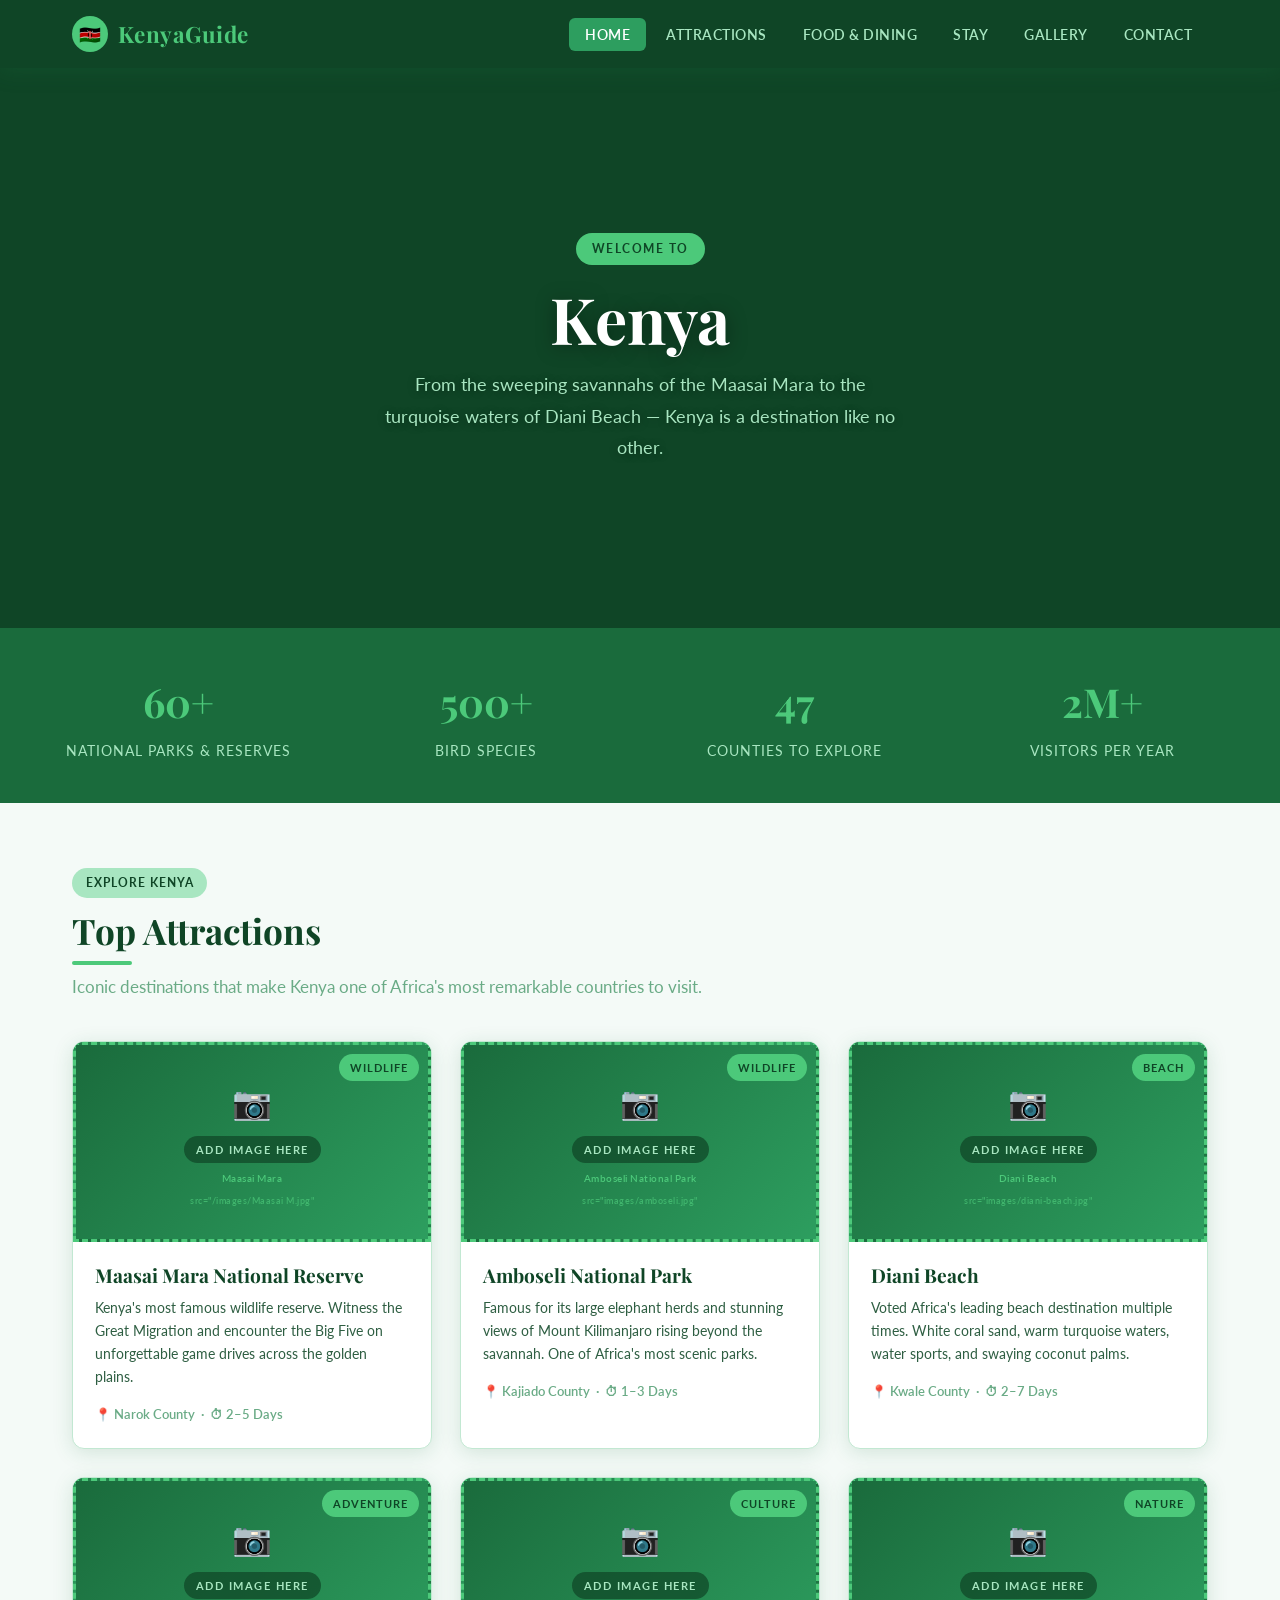
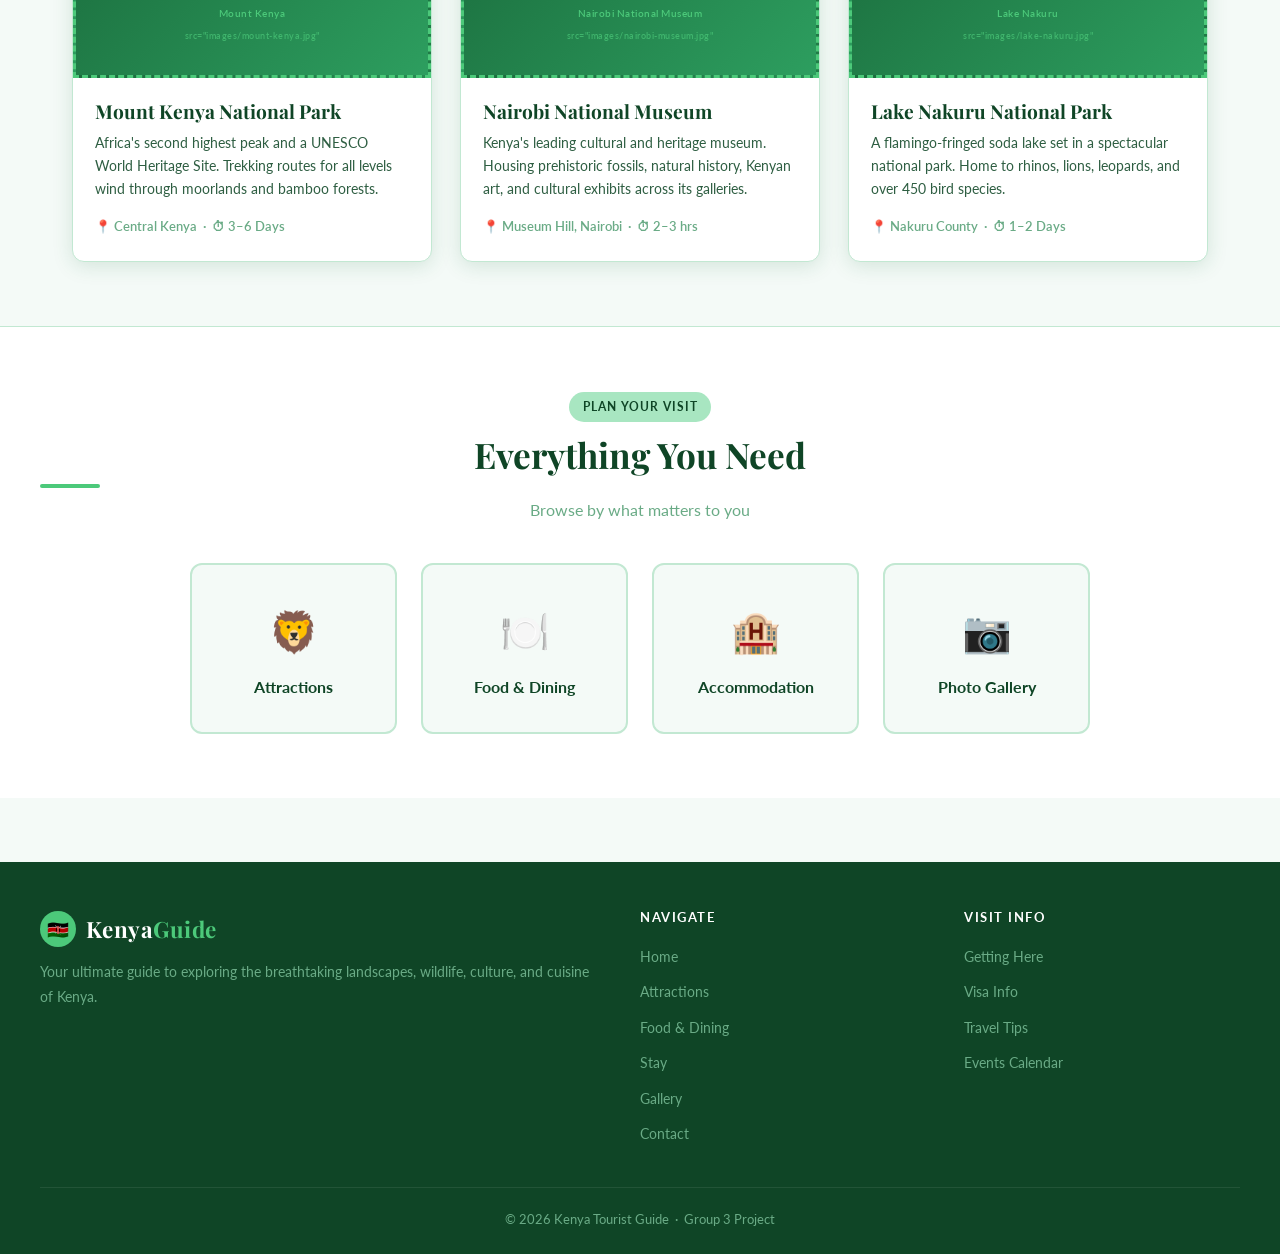
==== Tourist Gude/index.html @ 54fa2096 "Add files via upload" ====
<!DOCTYPE html>
<html lang="en">
<head>
  <meta charset="UTF-8"/>
  <meta name="viewport" content="width=device-width, initial-scale=1.0"/>
  <title>Kenya Tourist Guide — Discover Kenya</title>
  <style>
/* ===========================
   CSS VARIABLES - Green & White Theme
   =========================== */
:root {
  --primary: #1a6b3c;
  --primary-dark: #0f4526;
  --primary-light: #2d9e5f;
  --accent: #4cc97a;
  --accent-soft: #a8e6c1;
  --white: #ffffff;
  --off-white: #f4faf7;
  --text-dark: #0d2b1a;
  --text-mid: #2e5e42;
  --text-light: #6aab86;
  --border: #c2e8d2;
  --shadow: rgba(26, 107, 60, 0.15);
  --shadow-strong: rgba(26, 107, 60, 0.3);
  --font-display: 'Playfair Display', Georgia, serif;
  --font-body: 'Lato', 'Trebuchet MS', sans-serif;
  --radius: 12px;
  --transition: 0.3s ease;
}

/* ===========================
   RESET & BASE
   =========================== */
*, *::before, *::after {
  box-sizing: border-box;
  margin: 0;
  padding: 0;
}

html { scroll-behavior: smooth; }

body {
  font-family: var(--font-body);
  background-color: var(--off-white);
  color: var(--text-dark);
  line-height: 1.7;
}

a {
  text-decoration: none;
  color: inherit;
}

img {
  width: 100%;
  height: 100%;
  object-fit: cover;
  display: block;
}

h1, h2, h3, h4 {
  font-family: var(--font-display);
  line-height: 1.2;
}

/* ===========================
   NAVIGATION — FLEXBOX
   =========================== */
nav {
  background: var(--primary-dark);
  position: sticky;
  top: 0;
  z-index: 100;
  box-shadow: 0 2px 20px var(--shadow-strong);
}

.nav-inner {
  display: flex;
  align-items: center;
  justify-content: space-between;
  max-width: 1200px;
  margin: 0 auto;
  padding: 0 2rem;
  height: 68px;
}

.nav-logo {
  display: flex;
  align-items: center;
  gap: 0.6rem;
  font-family: var(--font-display);
  font-size: 1.4rem;
  font-weight: 700;
  color: var(--white);
  letter-spacing: 0.5px;
}

.nav-logo span {
  color: var(--accent);
}

.nav-logo .logo-icon {
  width: 36px;
  height: 36px;
  background: var(--accent);
  border-radius: 50%;
  display: flex;
  align-items: center;
  justify-content: center;
  font-size: 1.1rem;
}

.nav-links {
  display: flex;
  align-items: center;
  gap: 0.25rem;
  list-style: none;
}

.nav-links a {
  color: var(--accent-soft);
  font-size: 0.9rem;
  font-weight: 600;
  letter-spacing: 0.5px;
  text-transform: uppercase;
  padding: 0.5rem 1rem;
  border-radius: 6px;
  transition: background var(--transition), color var(--transition);
}

.nav-links a:hover,
.nav-links a.active {
  background: var(--primary-light);
  color: var(--white);
}

/* ===========================
   HEADER / HERO
   =========================== */
.page-hero {
  position: relative;
  height: 420px;
  display: flex;
  align-items: center;
  justify-content: center;
  text-align: center;
  overflow: hidden;
  background: var(--primary-dark);
}

.page-hero .hero-bg {
  position: absolute;
  inset: 0;
  background-size: cover;
  background-position: center;
  opacity: 0.45;
  transition: transform 0.6s ease;
}

.page-hero:hover .hero-bg { transform: scale(1.03); }

.hero-content {
  position: relative;
  z-index: 2;
  color: var(--white);
  padding: 2rem;
}

.hero-content h1 {
  font-size: clamp(2.5rem, 6vw, 4rem);
  font-weight: 700;
  text-shadow: 0 2px 20px rgba(0,0,0,0.4);
  margin-bottom: 0.75rem;
}

.hero-content p {
  font-size: 1.15rem;
  color: var(--accent-soft);
  max-width: 520px;
  text-shadow: 0 1px 8px rgba(0,0,0,0.4);
}

.hero-badge {
  display: inline-block;
  background: var(--accent);
  color: var(--primary-dark);
  font-size: 0.75rem;
  font-weight: 700;
  text-transform: uppercase;
  letter-spacing: 1.5px;
  padding: 0.35rem 1rem;
  border-radius: 20px;
  margin-bottom: 1rem;
}

/* ===========================
   HOMEPAGE — ATTRACTION CARDS (CSS GRID)
   =========================== */
.section {
  max-width: 1200px;
  margin: 0 auto;
  padding: 4rem 2rem;
}

.section-title {
  font-size: 2.2rem;
  color: var(--primary-dark);
  margin-bottom: 0.5rem;
}

.section-subtitle {
  color: var(--text-light);
  font-size: 1.05rem;
  margin-bottom: 2.5rem;
}

.section-title::after {
  content: '';
  display: block;
  width: 60px;
  height: 4px;
  background: var(--accent);
  margin-top: 0.5rem;
  border-radius: 2px;
}

/* CSS Grid for attraction cards */
.attractions-grid {
  display: grid;
  grid-template-columns: repeat(auto-fill, minmax(280px, 1fr));
  gap: 1.75rem;
}

.card {
  background: var(--white);
  border-radius: var(--radius);
  overflow: hidden;
  box-shadow: 0 4px 20px var(--shadow);
  transition: transform var(--transition), box-shadow var(--transition);
  border: 1px solid var(--border);
}

.card:hover {
  transform: translateY(-6px);
  box-shadow: 0 12px 36px var(--shadow-strong);
}

.card-img {
  height: 200px;
  background: var(--primary-light);
  position: relative;
  overflow: hidden;
}

.card-img-placeholder {
  width: 100%;
  height: 100%;
  display: flex;
  align-items: center;
  justify-content: center;
  font-size: 3.5rem;
  background: linear-gradient(135deg, var(--primary), var(--primary-light));
}

.card-tag {
  position: absolute;
  top: 0.75rem;
  right: 0.75rem;
  background: var(--accent);
  color: var(--primary-dark);
  font-size: 0.7rem;
  font-weight: 700;
  text-transform: uppercase;
  letter-spacing: 1px;
  padding: 0.25rem 0.7rem;
  border-radius: 20px;
}

.card-body {
  padding: 1.4rem;
}

.card-body h3 {
  font-size: 1.2rem;
  color: var(--primary-dark);
  margin-bottom: 0.5rem;
}

.card-body p {
  font-size: 0.9rem;
  color: var(--text-mid);
  line-height: 1.6;
}

.card-meta {
  display: flex;
  align-items: center;
  gap: 0.5rem;
  margin-top: 1rem;
  font-size: 0.8rem;
  color: var(--text-light);
  font-weight: 600;
}

/* ===========================
   TWO-COLUMN GRID (inner pages)
   =========================== */
.two-col-grid {
  display: grid;
  grid-template-columns: 1fr 1fr;
  gap: 3rem;
  align-items: start;
  margin-bottom: 4rem;
}

.two-col-grid.reverse {
  direction: rtl;
}

.two-col-grid.reverse > * {
  direction: ltr;
}

.col-image {
  border-radius: var(--radius);
  overflow: hidden;
  box-shadow: 0 8px 32px var(--shadow-strong);
  aspect-ratio: 4/3;
  background: var(--primary-light);
}

.col-image-placeholder {
  width: 100%;
  height: 100%;
  min-height: 280px;
  display: flex;
  align-items: center;
  justify-content: center;
  font-size: 5rem;
  background: linear-gradient(135deg, var(--primary-light), var(--accent));
}

.col-text {
  padding: 1rem 0;
}

.col-text h2 {
  font-size: 1.8rem;
  color: var(--primary-dark);
  margin-bottom: 1rem;
}

.col-text p {
  color: var(--text-mid);
  margin-bottom: 1rem;
}

.info-list {
  list-style: none;
  margin-top: 1.25rem;
}

.info-list li {
  display: flex;
  align-items: flex-start;
  gap: 0.75rem;
  padding: 0.6rem 0;
  border-bottom: 1px solid var(--border);
  font-size: 0.92rem;
  color: var(--text-mid);
}

.info-list li:last-child { border-bottom: none; }

.info-icon {
  color: var(--accent);
  font-size: 1.1rem;
  flex-shrink: 0;
  margin-top: 0.1rem;
}

/* ===========================
   PHOTO GALLERY (CSS GRID)
   =========================== */
.gallery-grid {
  display: grid;
  grid-template-columns: repeat(4, 1fr);
  grid-auto-rows: 200px;
  gap: 0.75rem;
}

.gallery-item {
  border-radius: 8px;
  overflow: hidden;
  background: var(--primary-light);
  cursor: pointer;
  transition: transform var(--transition), box-shadow var(--transition);
}

.gallery-item:hover {
  transform: scale(1.02);
  box-shadow: 0 8px 24px var(--shadow-strong);
  z-index: 2;
  position: relative;
}

.gallery-item-placeholder {
  width: 100%;
  height: 100%;
  display: flex;
  flex-direction: column;
  align-items: center;
  justify-content: center;
  gap: 0.5rem;
  font-size: 2.5rem;
  color: var(--white);
}

.gallery-item-placeholder span {
  font-size: 0.75rem;
  font-weight: 700;
  text-transform: uppercase;
  letter-spacing: 1px;
  opacity: 0.85;
}

/* Varying grid spans for visual interest */
.gallery-item:nth-child(1) {
  grid-column: span 2;
  grid-row: span 2;
  background: linear-gradient(135deg, var(--primary-dark), var(--primary));
}
.gallery-item:nth-child(2) { background: linear-gradient(135deg, var(--primary-light), var(--accent)); }
.gallery-item:nth-child(3) { background: linear-gradient(135deg, #2a7d50, var(--primary-light)); }
.gallery-item:nth-child(4) { background: linear-gradient(135deg, var(--primary), #3aaf6a); }
.gallery-item:nth-child(5) { background: linear-gradient(135deg, var(--accent), #2d9e5f); }
.gallery-item:nth-child(6) {
  grid-column: span 2;
  background: linear-gradient(135deg, var(--primary-dark), var(--primary-light));
}
.gallery-item:nth-child(7) { background: linear-gradient(135deg, var(--primary-light), var(--primary)); }
.gallery-item:nth-child(8) { background: linear-gradient(135deg, #1d7a45, var(--accent)); }
.gallery-item:nth-child(9) { background: linear-gradient(135deg, var(--primary), #44c273); }
.gallery-item:nth-child(10) {
  grid-column: span 2;
  background: linear-gradient(135deg, var(--accent), var(--primary-dark));
}
.gallery-item:nth-child(11) { background: linear-gradient(135deg, var(--primary-dark), #2d9e5f); }
.gallery-item:nth-child(12) { background: linear-gradient(135deg, var(--primary-light), var(--primary-dark)); }
.gallery-item:nth-child(13) { background: linear-gradient(135deg, #2a7d50, var(--accent)); }
.gallery-item:nth-child(14) { background: linear-gradient(135deg, var(--primary), var(--accent)); }
.gallery-item:nth-child(15) { background: linear-gradient(135deg, var(--accent), var(--primary)); }
.gallery-item:nth-child(16) { background: linear-gradient(135deg, var(--primary-dark), #3aaf6a); }
.gallery-item:nth-child(17) { background: linear-gradient(135deg, #1d7a45, var(--primary-light)); }
.gallery-item:nth-child(18) { background: linear-gradient(135deg, var(--primary-light), var(--primary-dark)); }
.gallery-item:nth-child(19) { background: linear-gradient(135deg, var(--accent), #2a7d50); }
.gallery-item:nth-child(20) { background: linear-gradient(135deg, var(--primary), var(--primary-light)); }

/* ===========================
   CONTACT FORM
   =========================== */
.contact-wrapper {
  display: grid;
  grid-template-columns: 1fr 1.5fr;
  gap: 4rem;
  align-items: start;
}

.contact-info h2 {
  font-size: 2rem;
  color: var(--primary-dark);
  margin-bottom: 1rem;
}

.contact-info p {
  color: var(--text-mid);
  margin-bottom: 2rem;
}

.contact-detail {
  display: flex;
  align-items: flex-start;
  gap: 1rem;
  margin-bottom: 1.25rem;
}

.contact-detail-icon {
  width: 44px;
  height: 44px;
  background: var(--accent-soft);
  border-radius: 10px;
  display: flex;
  align-items: center;
  justify-content: center;
  font-size: 1.2rem;
  flex-shrink: 0;
  color: var(--primary-dark);
}

.contact-detail-text strong {
  display: block;
  color: var(--primary-dark);
  font-size: 0.85rem;
  text-transform: uppercase;
  letter-spacing: 0.5px;
  margin-bottom: 0.2rem;
}

.contact-detail-text span {
  color: var(--text-mid);
  font-size: 0.95rem;
}

/* Form */
.contact-form-box {
  background: var(--white);
  padding: 2.5rem;
  border-radius: var(--radius);
  box-shadow: 0 8px 32px var(--shadow);
  border: 1px solid var(--border);
}

.contact-form-box h3 {
  font-size: 1.5rem;
  color: var(--primary-dark);
  margin-bottom: 1.75rem;
}

.form-group {
  margin-bottom: 1.25rem;
}

.form-group label {
  display: block;
  font-size: 0.85rem;
  font-weight: 700;
  color: var(--primary);
  text-transform: uppercase;
  letter-spacing: 0.5px;
  margin-bottom: 0.5rem;
}

.form-group input,
.form-group select,
.form-group textarea {
  width: 100%;
  padding: 0.85rem 1.1rem;
  border: 2px solid var(--border);
  border-radius: 8px;
  font-family: var(--font-body);
  font-size: 0.95rem;
  color: var(--text-dark);
  background: var(--off-white);
  transition: border-color var(--transition), box-shadow var(--transition);
  outline: none;
}

.form-group input:focus,
.form-group select:focus,
.form-group textarea:focus {
  border-color: var(--primary-light);
  box-shadow: 0 0 0 3px rgba(45, 158, 95, 0.15);
  background: var(--white);
}

.form-group textarea {
  resize: vertical;
  min-height: 130px;
}

.form-row {
  display: grid;
  grid-template-columns: 1fr 1fr;
  gap: 1rem;
}

.btn-submit {
  width: 100%;
  padding: 1rem;
  background: var(--primary);
  color: var(--white);
  border: none;
  border-radius: 8px;
  font-family: var(--font-body);
  font-size: 1rem;
  font-weight: 700;
  letter-spacing: 0.5px;
  cursor: pointer;
  transition: background var(--transition), transform var(--transition);
  margin-top: 0.5rem;
}

.btn-submit:hover {
  background: var(--primary-dark);
  transform: translateY(-2px);
}

/* ===========================
   HOMEPAGE BANNER STATS
   =========================== */
.stats-bar {
  background: var(--primary);
  color: var(--white);
  padding: 2.5rem 2rem;
}

.stats-inner {
  max-width: 1200px;
  margin: 0 auto;
  display: grid;
  grid-template-columns: repeat(4, 1fr);
  gap: 2rem;
  text-align: center;
}

.stat-number {
  font-family: var(--font-display);
  font-size: 2.5rem;
  font-weight: 700;
  color: var(--accent);
  display: block;
}

.stat-label {
  font-size: 0.85rem;
  color: var(--accent-soft);
  text-transform: uppercase;
  letter-spacing: 1px;
  margin-top: 0.25rem;
}

/* ===========================
   FOOTER
   =========================== */
footer {
  background: var(--primary-dark);
  color: var(--accent-soft);
  padding: 3rem 2rem 1.5rem;
  margin-top: 4rem;
}

.footer-inner {
  max-width: 1200px;
  margin: 0 auto;
  display: grid;
  grid-template-columns: 2fr 1fr 1fr;
  gap: 3rem;
  margin-bottom: 2rem;
}

.footer-brand p {
  font-size: 0.9rem;
  color: var(--text-light);
  margin-top: 0.75rem;
  line-height: 1.7;
}

.footer-col h4 {
  font-family: var(--font-body);
  font-size: 0.8rem;
  font-weight: 700;
  text-transform: uppercase;
  letter-spacing: 1.5px;
  color: var(--white);
  margin-bottom: 1rem;
}

.footer-col ul {
  list-style: none;
}

.footer-col ul li {
  margin-bottom: 0.5rem;
}

.footer-col ul li a {
  color: var(--text-light);
  font-size: 0.9rem;
  transition: color var(--transition);
}

.footer-col ul li a:hover { color: var(--accent); }

.footer-bottom {
  max-width: 1200px;
  margin: 0 auto;
  border-top: 1px solid rgba(255,255,255,0.08);
  padding-top: 1.25rem;
  text-align: center;
  font-size: 0.82rem;
  color: var(--text-light);
}

/* ===========================
   UTILITY
   =========================== */
.bg-green-light {
  background: var(--accent-soft);
}

.page-wrap {
  max-width: 1200px;
  margin: 0 auto;
  padding: 4rem 2rem;
}

.chip {
  display: inline-block;
  background: var(--accent-soft);
  color: var(--primary-dark);
  font-size: 0.75rem;
  font-weight: 700;
  text-transform: uppercase;
  letter-spacing: 1px;
  padding: 0.3rem 0.85rem;
  border-radius: 20px;
  margin-bottom: 0.75rem;
}

@media (max-width: 768px) {
  .two-col-grid,
  .contact-wrapper,
  .footer-inner { grid-template-columns: 1fr; }

  .gallery-grid { grid-template-columns: repeat(2, 1fr); }

  .gallery-item:nth-child(1),
  .gallery-item:nth-child(6),
  .gallery-item:nth-child(10) {
    grid-column: span 1;
    grid-row: span 1;
  }

  .stats-inner { grid-template-columns: repeat(2, 1fr); }

  .nav-links { display: none; }
}

/* ===========================
   IMAGE SLOTS
   =========================== */
.img-slot {
  width: 100%;
  height: 100%;
  min-height: inherit;
  display: flex;
  flex-direction: column;
  align-items: center;
  justify-content: center;
  gap: 0.6rem;
  background: linear-gradient(135deg, #1a6b3c, #2d9e5f);
  border: 3px dashed #4cc97a;
  cursor: pointer;
  position: relative;
  overflow: hidden;
}
.img-slot img {
  position: absolute;
  inset: 0;
  width: 100%;
  height: 100%;
  object-fit: cover;
  display: block;
}
.img-slot .slot-label {
  display: flex;
  flex-direction: column;
  align-items: center;
  gap: 0.4rem;
  z-index: 1;
  pointer-events: none;
}
.img-slot .slot-icon { font-size: 2rem; }
.img-slot .slot-text {
  font-size: 0.7rem;
  font-weight: 700;
  text-transform: uppercase;
  letter-spacing: 1.5px;
  color: #a8e6c1;
  background: rgba(15,69,38,0.7);
  padding: 0.25rem 0.75rem;
  border-radius: 20px;
}
.img-slot .slot-name {
  font-size: 0.65rem;
  color: #4cc97a;
  font-weight: 600;
  letter-spacing: 0.5px;
}
.gallery-img-slot {
  width: 100%;
  height: 100%;
  display: flex;
  flex-direction: column;
  align-items: center;
  justify-content: center;
  gap: 0.4rem;
  border: 2px dashed rgba(76,201,122,0.6);
  position: relative;
  overflow: hidden;
  color: #a8e6c1;
}
.gallery-img-slot img {
  position: absolute;
  inset: 0;
  width: 100%;
  height: 100%;
  object-fit: cover;
}
.gallery-img-slot .slot-label {
  z-index: 1;
  display: flex;
  flex-direction: column;
  align-items: center;
  gap: 0.3rem;
  pointer-events: none;
}
.gallery-img-slot .slot-icon { font-size: 1.8rem; }
.gallery-img-slot .slot-text {
  font-size: 0.6rem;
  font-weight: 700;
  text-transform: uppercase;
  letter-spacing: 1px;
  color: #a8e6c1;
  background: rgba(15,69,38,0.75);
  padding: 0.2rem 0.6rem;
  border-radius: 12px;
}
.gallery-img-slot .slot-name { font-size: 0.6rem; color: #4cc97a; }

</style>
<link href="https://fonts.googleapis.com/css2?family=Playfair+Display:wght@400;700&family=Lato:wght@400;600;700&display=swap" rel="stylesheet"/>
</head>
<body>

  <nav>
    <div class="nav-inner">
      <div class="nav-logo">
        <div class="logo-icon">🇰🇪</div>
        <span>Kenya<span>Guide</span></span>
      </div>
      <ul class="nav-links">
        <li><a href="index.html"class="active">Home</a></li>
        <li><a href="attractions.html" >Attractions</a></li>
        <li><a href="food.html" >Food & Dining</a></li>
        <li><a href="accommodation.html" >Stay</a></li>
        <li><a href="gallery.html" >Gallery</a></li>
        <li><a href="contact.html" >Contact</a></li>
      </ul>
    </div>
  </nav>

  <header class="page-hero" style="height:560px;">
    <div class="hero-bg" style="background-image:url('https://images.unsplash.com/photo-1516426122078-c23e76319801?w=1600');"></div>
    <div class="hero-content">
      <div class="hero-badge">Welcome to</div>
      <h1>Kenya</h1>
      <p>From the sweeping savannahs of the Maasai Mara to the turquoise waters of Diani Beach — Kenya is a destination like no other.</p>
    </div>
  </header>

  <div class="stats-bar">
    <div class="stats-inner">
      <div><span class="stat-number">60+</span><div class="stat-label">National Parks & Reserves</div></div>
      <div><span class="stat-number">500+</span><div class="stat-label">Bird Species</div></div>
      <div><span class="stat-number">47</span><div class="stat-label">Counties to Explore</div></div>
      <div><span class="stat-number">2M+</span><div class="stat-label">Visitors Per Year</div></div>
    </div>
  </div>

  <section class="section">
    <p class="chip">Explore Kenya</p>
    <h2 class="section-title">Top Attractions</h2>
    <p class="section-subtitle">Iconic destinations that make Kenya one of Africa's most remarkable countries to visit.</p>

    <div class="attractions-grid">

      <div class="card">
        <div class="card-img">
          <div class="img-slot" style="min-height:200px;">
        <!-- ADD YOUR IMAGE: change src="" to src="images/maasai-mara.jpg" -->
        <img src="/images/Maasai M.jpg" alt="Maasai Mara" style="display:none;" onload="this.style.display='block';this.nextElementSibling.style.display='none'" onerror="this.style.display='none'"/>
        <div class="slot-label">
          <span class="slot-icon">📷</span>
          <span class="slot-text">Add Image Here</span>
          <span class="slot-name">Maasai Mara</span>
          <span class="slot-name" style="font-size:0.55rem;opacity:0.7;">src="/images/Maasai M.jpg"</span>
        </div>
      </div>
          <span class="card-tag">Wildlife</span>
        </div>
        <div class="card-body">
          <h3>Maasai Mara National Reserve</h3>
          <p>Kenya's most famous wildlife reserve. Witness the Great Migration and encounter the Big Five on unforgettable game drives across the golden plains.</p>
          <div class="card-meta">📍 Narok County &nbsp;·&nbsp; ⏱ 2–5 Days</div>
        </div>
      </div>

      <div class="card">
        <div class="card-img">
          <div class="img-slot" style="min-height:200px;">
        <!-- ADD YOUR IMAGE: change src="" to src="images/amboseli.jpg" -->
        <img src="/images/Amboseli.jpg" alt="Amboseli National Park" style="display:none;" onload="this.style.display='block';this.nextElementSibling.style.display='none'" onerror="this.style.display='none'"/>
        <div class="slot-label">
          <span class="slot-icon">📷</span>
          <span class="slot-text">Add Image Here</span>
          <span class="slot-name">Amboseli National Park</span>
          <span class="slot-name" style="font-size:0.55rem;opacity:0.7;">src="images/amboseli.jpg"</span>
        </div>
      </div>
          <span class="card-tag">Wildlife</span>
        </div>
        <div class="card-body">
          <h3>Amboseli National Park</h3>
          <p>Famous for its large elephant herds and stunning views of Mount Kilimanjaro rising beyond the savannah. One of Africa's most scenic parks.</p>
          <div class="card-meta">📍 Kajiado County &nbsp;·&nbsp; ⏱ 1–3 Days</div>
        </div>
      </div>

      <div class="card">
        <div class="card-img">
          <div class="img-slot" style="min-height:200px;">
        <!-- ADD YOUR IMAGE: change src="" to src="images/diani-beach.jpg" -->
        <img src="/images/Diani Beach.jpg" alt="Diani Beach" style="display:none;" onload="this.style.display='block';this.nextElementSibling.style.display='none'" onerror="this.style.display='none'"/>
        <div class="slot-label">
          <span class="slot-icon">📷</span>
          <span class="slot-text">Add Image Here</span>
          <span class="slot-name">Diani Beach</span>
          <span class="slot-name" style="font-size:0.55rem;opacity:0.7;">src="images/diani-beach.jpg"</span>
        </div>
      </div>
          <span class="card-tag">Beach</span>
        </div>
        <div class="card-body">
          <h3>Diani Beach</h3>
          <p>Voted Africa's leading beach destination multiple times. White coral sand, warm turquoise waters, water sports, and swaying coconut palms.</p>
          <div class="card-meta">📍 Kwale County &nbsp;·&nbsp; ⏱ 2–7 Days</div>
        </div>
      </div>

      <div class="card">
        <div class="card-img">
          <div class="img-slot" style="min-height:200px;">
        <!-- ADD YOUR IMAGE: change src="" to src="images/mount-kenya.jpg" -->
        <img src="/images/Mnt Kenya.jpg" alt="Mount Kenya" style="display:none;" onload="this.style.display='block';this.nextElementSibling.style.display='none'" onerror="this.style.display='none'"/>
        <div class="slot-label">
          <span class="slot-icon">📷</span>
          <span class="slot-text">Add Image Here</span>
          <span class="slot-name">Mount Kenya</span>
          <span class="slot-name" style="font-size:0.55rem;opacity:0.7;">src="images/mount-kenya.jpg"</span>
        </div>
      </div>
          <span class="card-tag">Adventure</span>
        </div>
        <div class="card-body">
          <h3>Mount Kenya National Park</h3>
          <p>Africa's second highest peak and a UNESCO World Heritage Site. Trekking routes for all levels wind through moorlands and bamboo forests.</p>
          <div class="card-meta">📍 Central Kenya &nbsp;·&nbsp; ⏱ 3–6 Days</div>
        </div>
      </div>

      <div class="card">
        <div class="card-img">
          <div class="img-slot" style="min-height:200px;">
        <!-- ADD YOUR IMAGE: change src="" to src="images/nairobi-museum.jpg" -->
        <img src="/images/Nairobi National Museum.jpg" alt="Nairobi National Museum" style="display:none;" onload="this.style.display='block';this.nextElementSibling.style.display='none'" onerror="this.style.display='none'"/>
        <div class="slot-label">
          <span class="slot-icon">📷</span>
          <span class="slot-text">Add Image Here</span>
          <span class="slot-name">Nairobi National Museum</span>
          <span class="slot-name" style="font-size:0.55rem;opacity:0.7;">src="images/nairobi-museum.jpg"</span>
        </div>
      </div>
          <span class="card-tag">Culture</span>
        </div>
        <div class="card-body">
          <h3>Nairobi National Museum</h3>
          <p>Kenya's leading cultural and heritage museum. Housing prehistoric fossils, natural history, Kenyan art, and cultural exhibits across its galleries.</p>
          <div class="card-meta">📍 Museum Hill, Nairobi &nbsp;·&nbsp; ⏱ 2–3 hrs</div>
        </div>
      </div>

      <div class="card">
        <div class="card-img">
          <div class="img-slot" style="min-height:200px;">
        <!-- ADD YOUR IMAGE: change src="" to src="images/lake-nakuru.jpg" -->
        <img src="/images/Lake Nakuru.jpg" alt="Lake Nakuru" style="display:none;" onload="this.style.display='block';this.nextElementSibling.style.display='none'" onerror="this.style.display='none'"/>
        <div class="slot-label">
          <span class="slot-icon">📷</span>
          <span class="slot-text">Add Image Here</span>
          <span class="slot-name">Lake Nakuru</span>
          <span class="slot-name" style="font-size:0.55rem;opacity:0.7;">src="images/lake-nakuru.jpg"</span>
        </div>
      </div>
          <span class="card-tag">Nature</span>
        </div>
        <div class="card-body">
          <h3>Lake Nakuru National Park</h3>
          <p>A flamingo-fringed soda lake set in a spectacular national park. Home to rhinos, lions, leopards, and over 450 bird species.</p>
          <div class="card-meta">📍 Nakuru County &nbsp;·&nbsp; ⏱ 1–2 Days</div>
        </div>
      </div>

    </div>
  </section>

  <div style="background:var(--white);padding:4rem 2rem;border-top:1px solid var(--border);">
    <div style="max-width:1200px;margin:0 auto;text-align:center;">
      <p class="chip">Plan Your Visit</p>
      <h2 class="section-title" style="text-align:center;margin:0 auto 0.5rem;">Everything You Need</h2>
      <p style="color:var(--text-light);margin-bottom:2.5rem;">Browse by what matters to you</p>
      <div style="display:grid;grid-template-columns:repeat(4,1fr);gap:1.5rem;max-width:900px;margin:0 auto;">
        <a href="attractions.html" style="padding:2rem 1rem;background:var(--off-white);border-radius:var(--radius);border:2px solid var(--border);transition:all 0.3s;display:block;text-align:center;">
          <div style="font-size:2.5rem;margin-bottom:0.5rem;">🦁</div>
          <strong style="color:var(--primary-dark);">Attractions</strong>
        </a>
        <a href="food.html" style="padding:2rem 1rem;background:var(--off-white);border-radius:var(--radius);border:2px solid var(--border);transition:all 0.3s;display:block;text-align:center;">
          <div style="font-size:2.5rem;margin-bottom:0.5rem;">🍽️</div>
          <strong style="color:var(--primary-dark);">Food & Dining</strong>
        </a>
        <a href="accommodation.html" style="padding:2rem 1rem;background:var(--off-white);border-radius:var(--radius);border:2px solid var(--border);transition:all 0.3s;display:block;text-align:center;">
          <div style="font-size:2.5rem;margin-bottom:0.5rem;">🏨</div>
          <strong style="color:var(--primary-dark);">Accommodation</strong>
        </a>
        <a href="gallery.html" style="padding:2rem 1rem;background:var(--off-white);border-radius:var(--radius);border:2px solid var(--border);transition:all 0.3s;display:block;text-align:center;">
          <div style="font-size:2.5rem;margin-bottom:0.5rem;">📷</div>
          <strong style="color:var(--primary-dark);">Photo Gallery</strong>
        </a>
      </div>
    </div>
  </div>

  <footer>
    <div class="footer-inner">
      <div class="footer-brand">
        <div class="nav-logo" style="margin-bottom:0.75rem;">
          <div class="logo-icon">🇰🇪</div>
          <span style="color:var(--white);">Kenya<span style="color:var(--accent);">Guide</span></span>
        </div>
        <p>Your ultimate guide to exploring the breathtaking landscapes, wildlife, culture, and cuisine of Kenya.</p>
      </div>
      <div class="footer-col">
        <h4>Navigate</h4>
        <ul>
          <li><a href="index.html">Home</a></li>
          <li><a href="attractions.html">Attractions</a></li>
          <li><a href="food.html">Food & Dining</a></li>
          <li><a href="accommodation.html">Stay</a></li>
          <li><a href="gallery.html">Gallery</a></li>
          <li><a href="contact.html">Contact</a></li>
        </ul>
      </div>
      <div class="footer-col">
        <h4>Visit Info</h4>
        <ul>
          <li><a href="#">Getting Here</a></li>
          <li><a href="#">Visa Info</a></li>
          <li><a href="#">Travel Tips</a></li>
          <li><a href="#">Events Calendar</a></li>
        </ul>
      </div>
    </div>
    <div class="footer-bottom">
      &copy; 2026 Kenya Tourist Guide &nbsp;·&nbsp; Group 3 Project
    </div>
  </footer>
</body>
</html>
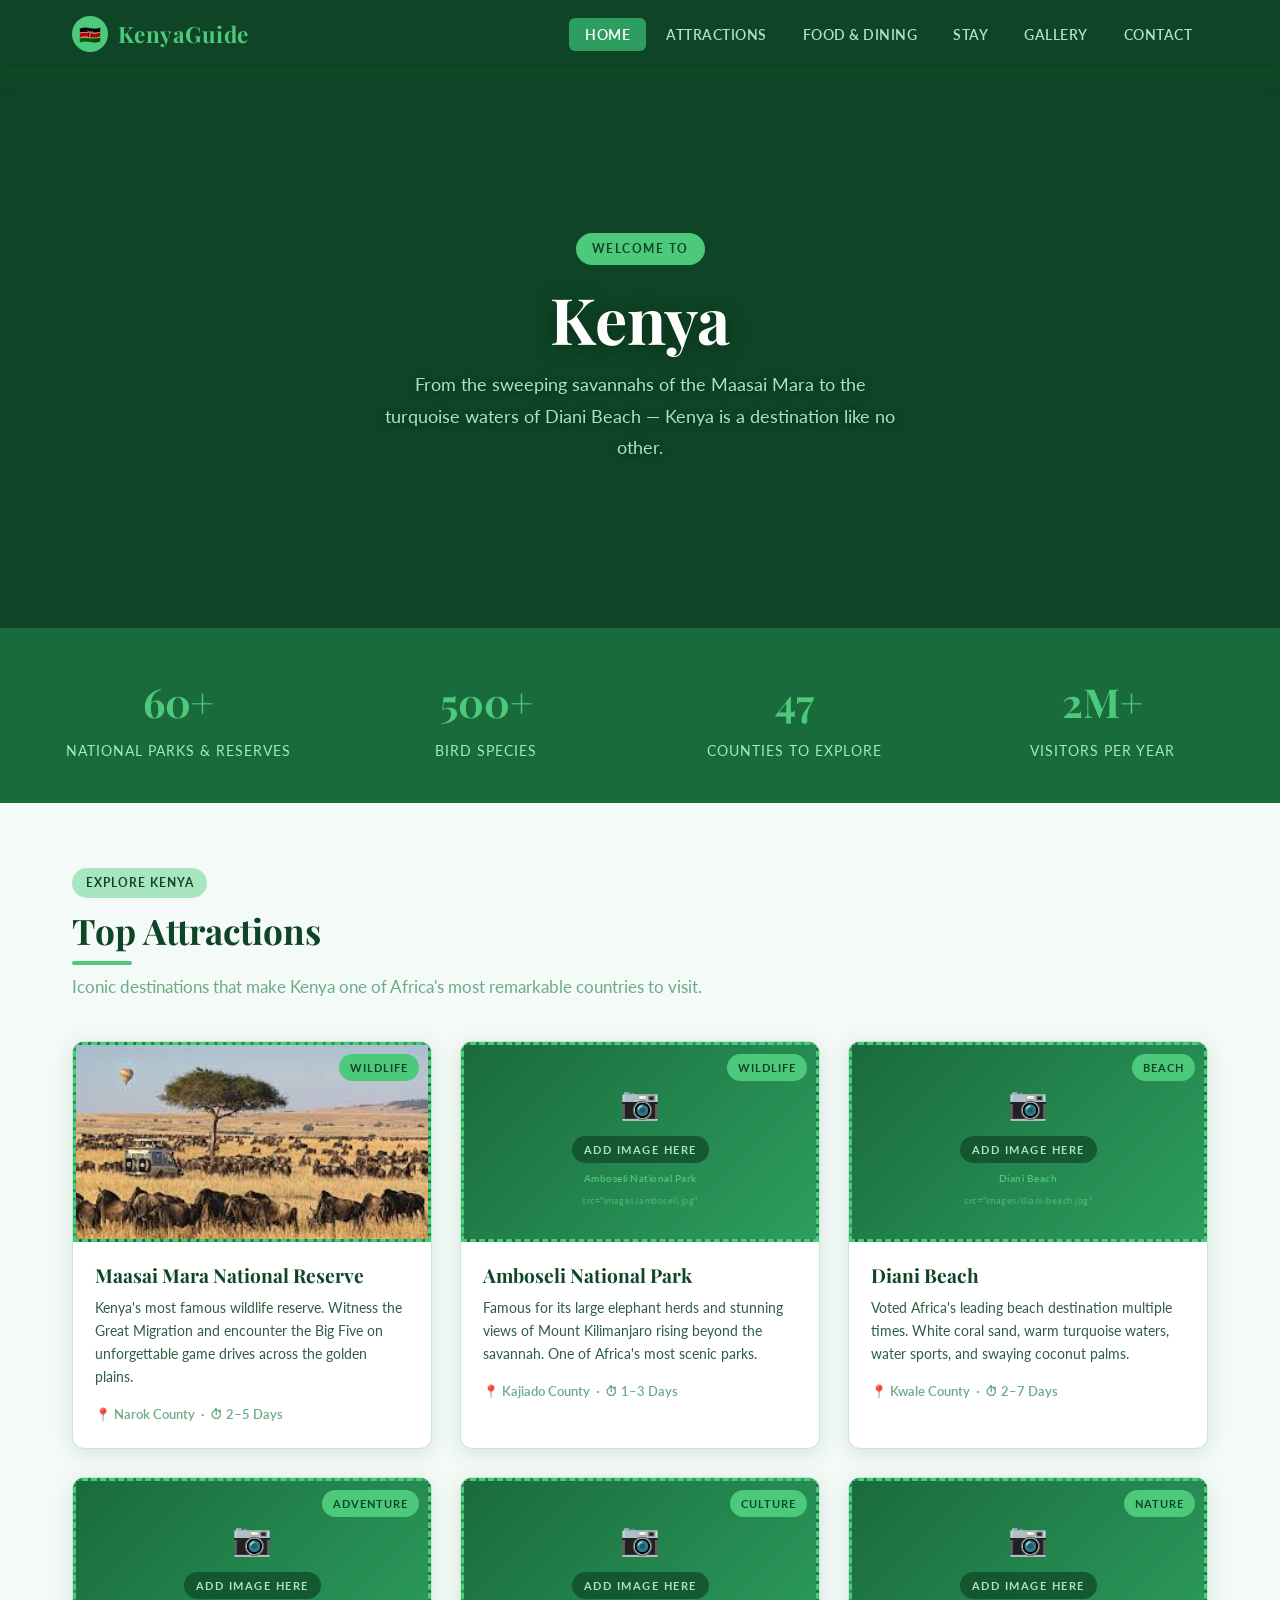
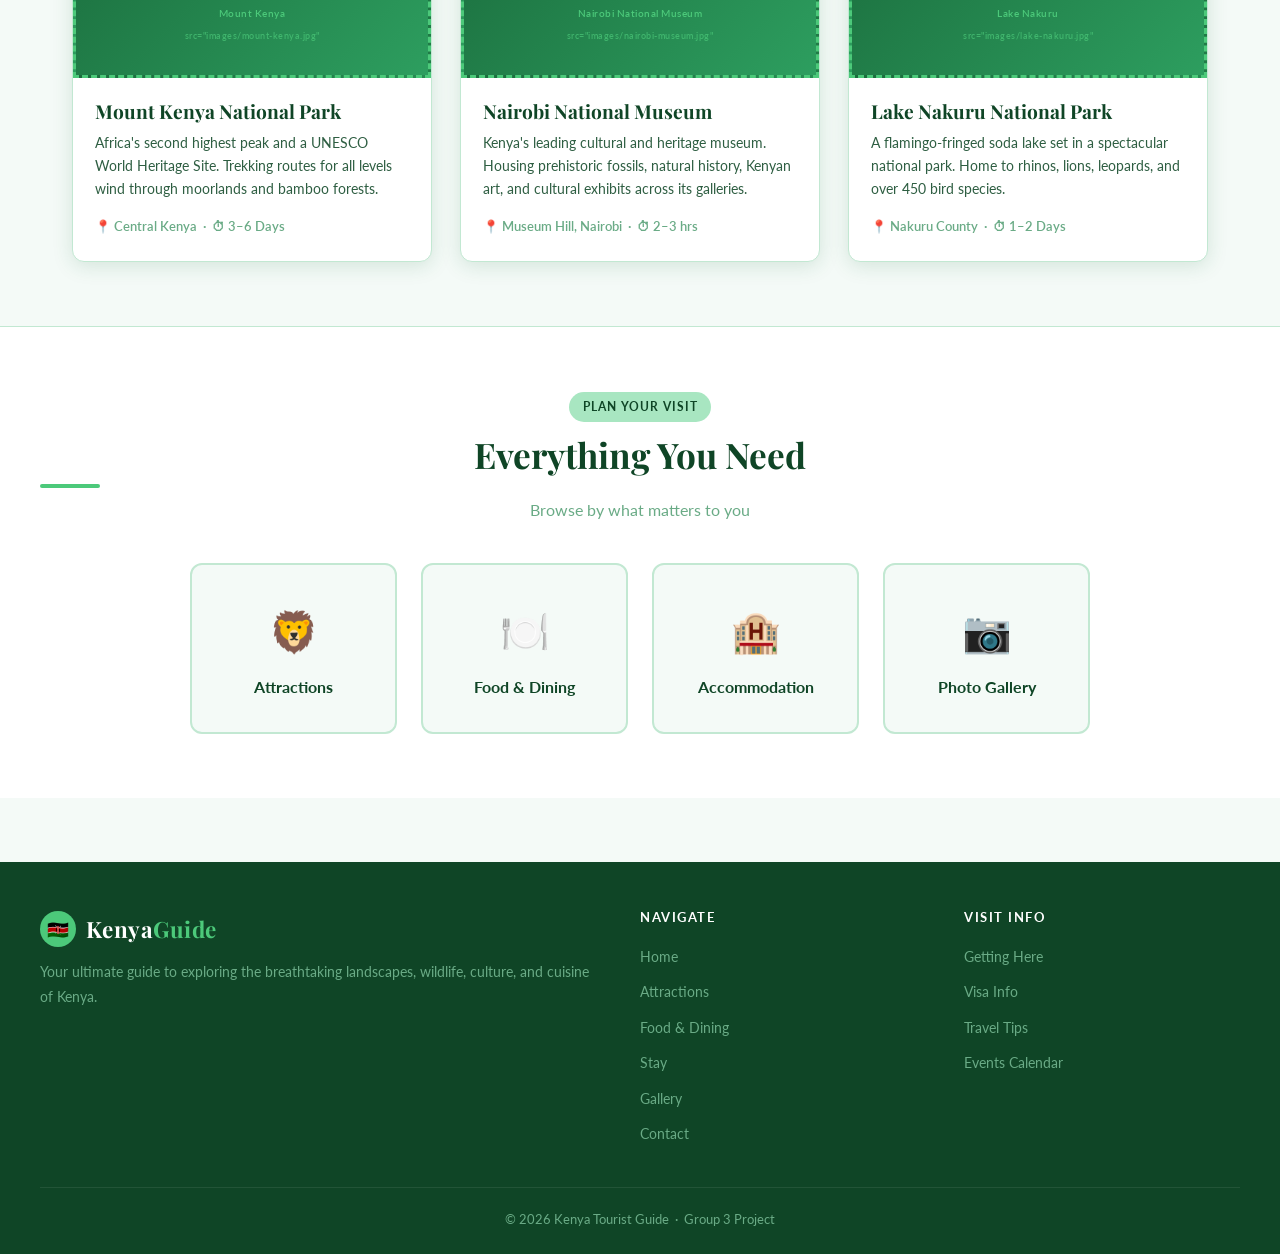
==== commit c667b12a: "Update index.html" ====
--- a/Tourist Gude/index.html
+++ b/Tourist Gude/index.html
@@ -841,11 +841,11 @@
       </div>
       <ul class="nav-links">
         <li><a href="index.html"class="active">Home</a></li>
-        <li><a href="attractions.html" >Attractions</a></li>
-        <li><a href="food.html" >Food & Dining</a></li>
+        <li><a href="Attractions.html" >Attractions</a></li>
+        <li><a href="Food.html" >Food & Dining</a></li>
         <li><a href="accommodation.html" >Stay</a></li>
-        <li><a href="gallery.html" >Gallery</a></li>
-        <li><a href="contact.html" >Contact</a></li>
+        <li><a href="Gallery.html" >Gallery</a></li>
+        <li><a href="Contact.html" >Contact</a></li>
       </ul>
     </div>
   </nav>
@@ -879,7 +879,7 @@
         <div class="card-img">
           <div class="img-slot" style="min-height:200px;">
         <!-- ADD YOUR IMAGE: change src="" to src="images/maasai-mara.jpg" -->
-        <img src="/images/Maasai M.jpg" alt="Maasai Mara" style="display:none;" onload="this.style.display='block';this.nextElementSibling.style.display='none'" onerror="this.style.display='none'"/>
+        <img src="images/Maasai M.jpg" alt="Maasai Mara" style="display:none;" onload="this.style.display='block';this.nextElementSibling.style.display='none'" onerror="this.style.display='none'"/>
         <div class="slot-label">
           <span class="slot-icon">📷</span>
           <span class="slot-text">Add Image Here</span>
@@ -1065,4 +1065,4 @@
     </div>
   </footer>
 </body>
-</html>+</html>
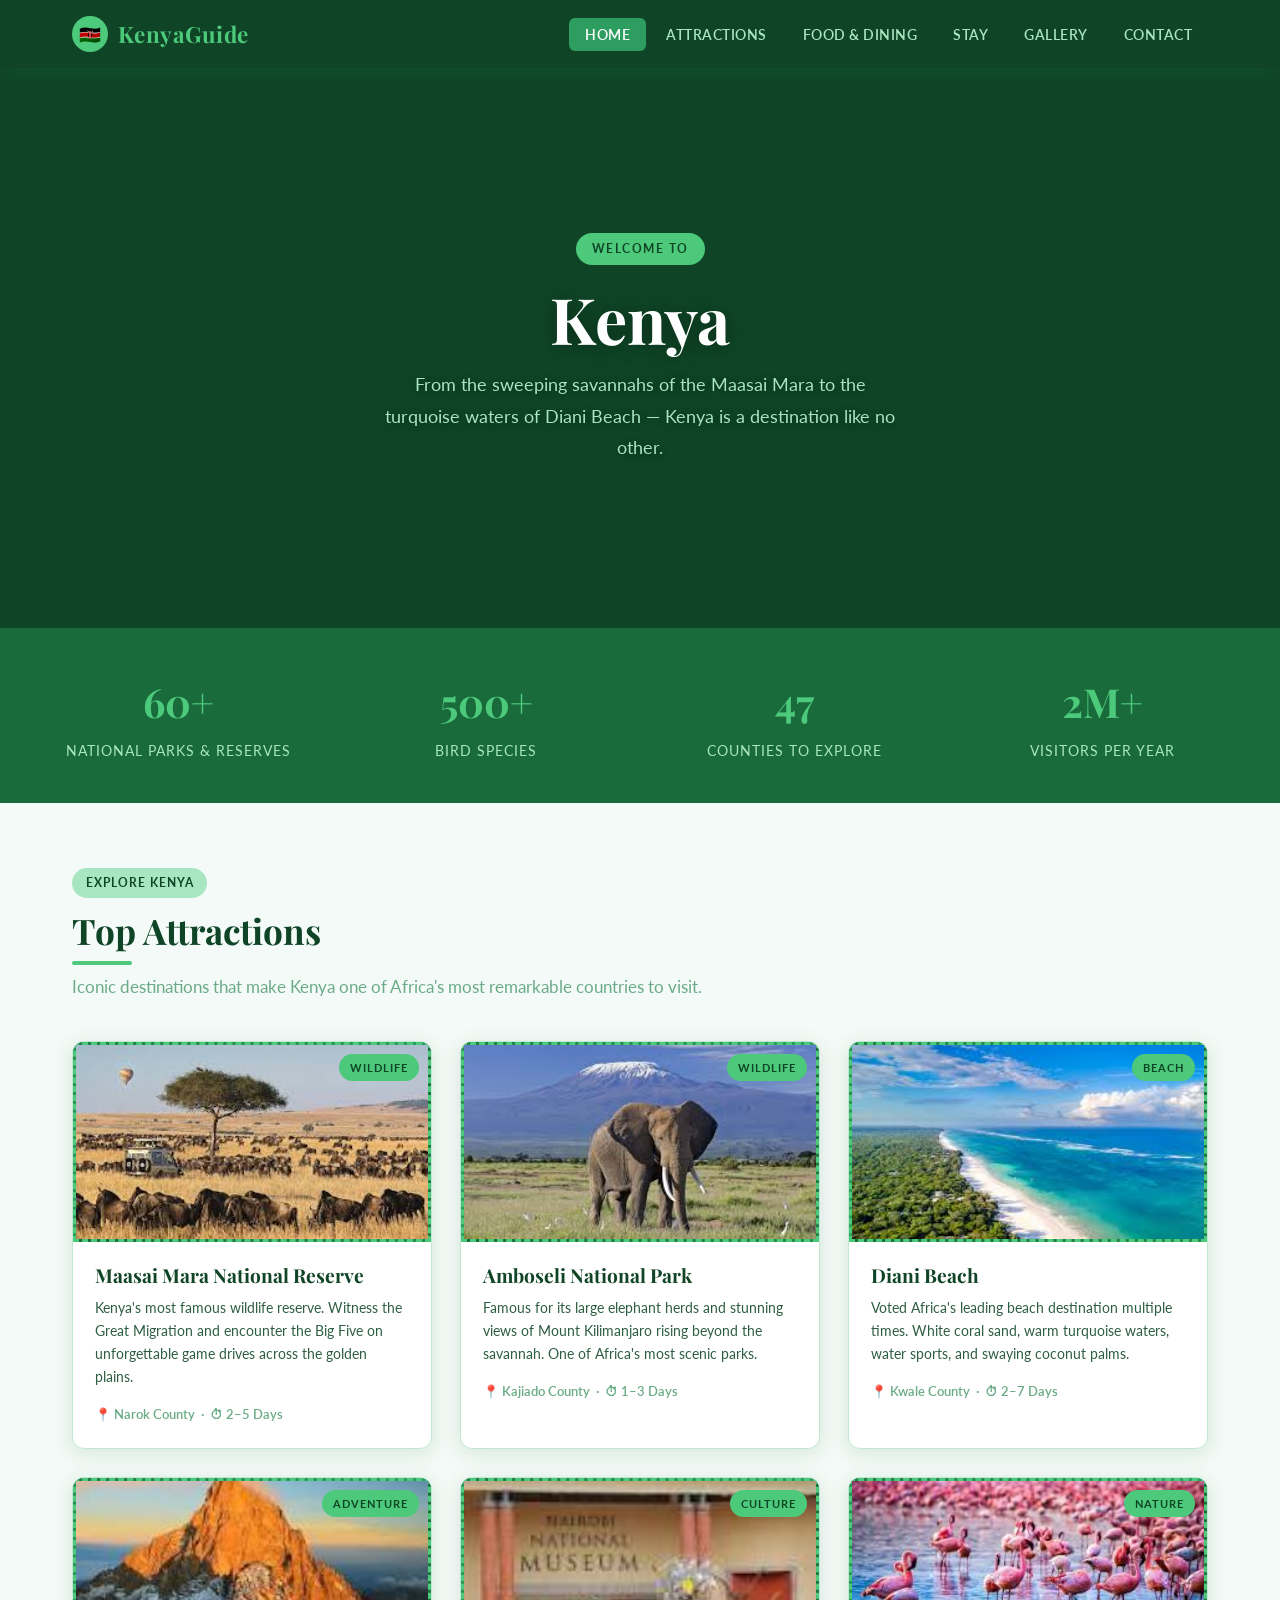
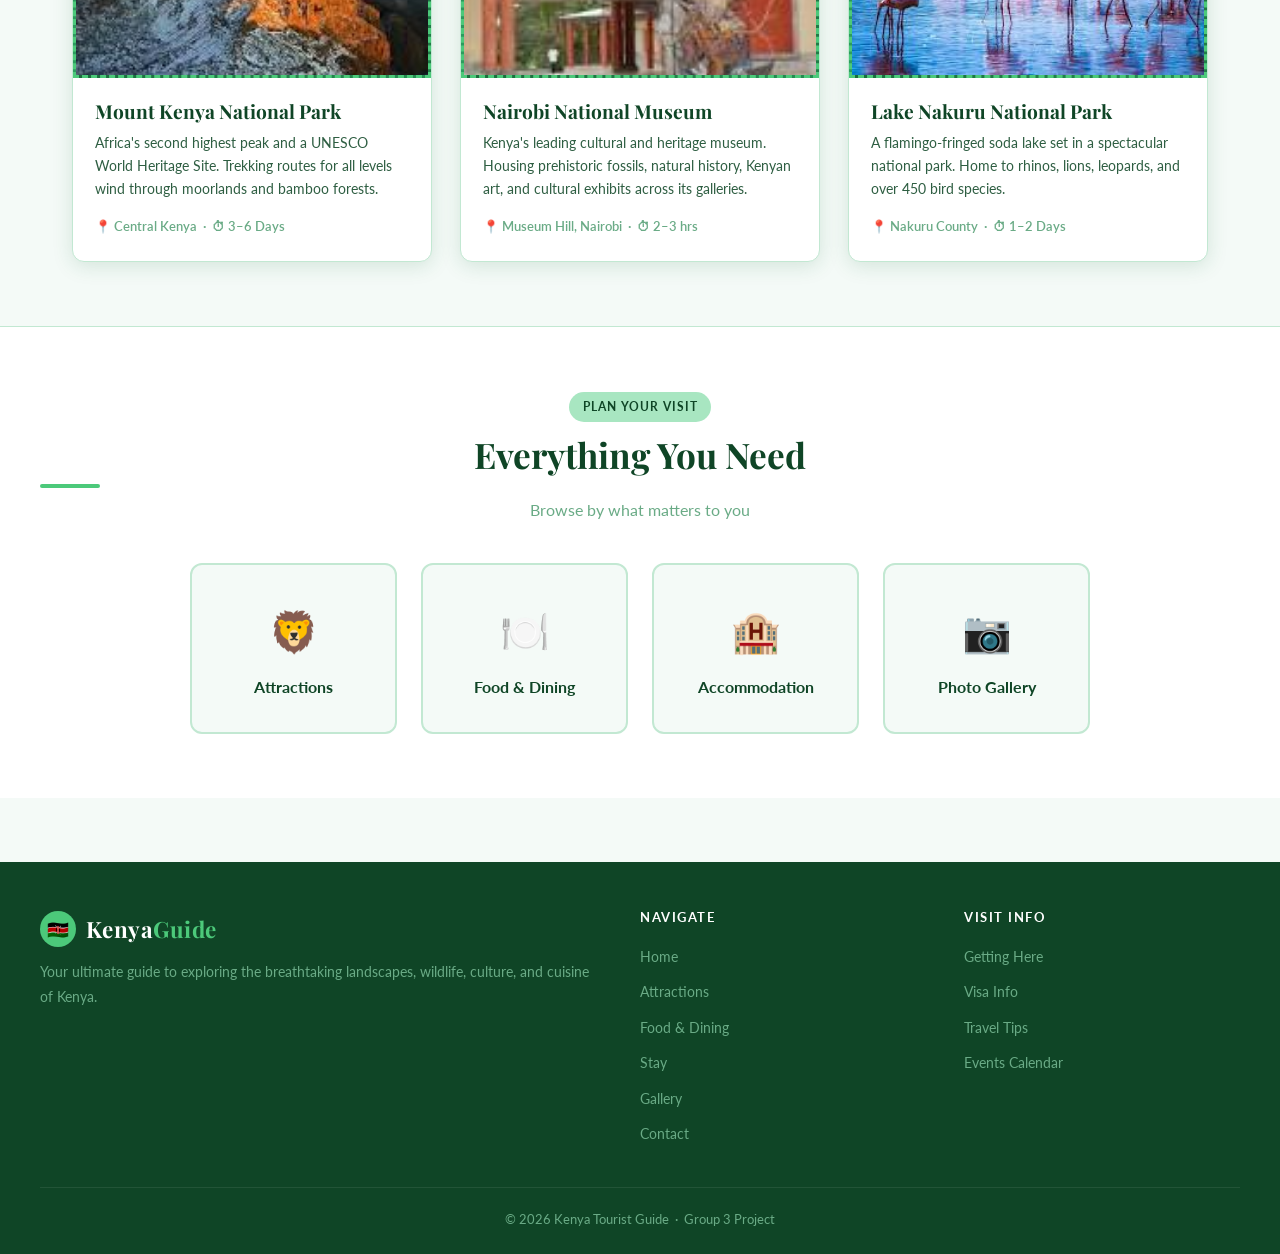
==== commit c9690b47: "Update print statement from 'Hello' to 'Goodbye'" ====
--- a/Tourist Gude/index.html
+++ b/Tourist Gude/index.html
@@ -841,11 +841,11 @@
       </div>
       <ul class="nav-links">
         <li><a href="index.html"class="active">Home</a></li>
-        <li><a href="Attractions.html" >Attractions</a></li>
-        <li><a href="Food.html" >Food & Dining</a></li>
+        <li><a href="attractions.html" >Attractions</a></li>
+        <li><a href="food.html" >Food & Dining</a></li>
         <li><a href="accommodation.html" >Stay</a></li>
-        <li><a href="Gallery.html" >Gallery</a></li>
-        <li><a href="Contact.html" >Contact</a></li>
+        <li><a href="gallery.html" >Gallery</a></li>
+        <li><a href="contact.html" >Contact</a></li>
       </ul>
     </div>
   </nav>
@@ -900,7 +900,7 @@
         <div class="card-img">
           <div class="img-slot" style="min-height:200px;">
         <!-- ADD YOUR IMAGE: change src="" to src="images/amboseli.jpg" -->
-        <img src="/images/Amboseli.jpg" alt="Amboseli National Park" style="display:none;" onload="this.style.display='block';this.nextElementSibling.style.display='none'" onerror="this.style.display='none'"/>
+        <img src="images/Amboseli.jpg" alt="Amboseli National Park" style="display:none;" onload="this.style.display='block';this.nextElementSibling.style.display='none'" onerror="this.style.display='none'"/>
         <div class="slot-label">
           <span class="slot-icon">📷</span>
           <span class="slot-text">Add Image Here</span>
@@ -921,7 +921,7 @@
         <div class="card-img">
           <div class="img-slot" style="min-height:200px;">
         <!-- ADD YOUR IMAGE: change src="" to src="images/diani-beach.jpg" -->
-        <img src="/images/Diani Beach.jpg" alt="Diani Beach" style="display:none;" onload="this.style.display='block';this.nextElementSibling.style.display='none'" onerror="this.style.display='none'"/>
+        <img src="images/Diani Beach.jpg" alt="Diani Beach" style="display:none;" onload="this.style.display='block';this.nextElementSibling.style.display='none'" onerror="this.style.display='none'"/>
         <div class="slot-label">
           <span class="slot-icon">📷</span>
           <span class="slot-text">Add Image Here</span>
@@ -942,7 +942,7 @@
         <div class="card-img">
           <div class="img-slot" style="min-height:200px;">
         <!-- ADD YOUR IMAGE: change src="" to src="images/mount-kenya.jpg" -->
-        <img src="/images/Mnt Kenya.jpg" alt="Mount Kenya" style="display:none;" onload="this.style.display='block';this.nextElementSibling.style.display='none'" onerror="this.style.display='none'"/>
+        <img src="images/Mnt Kenya.jpg" alt="Mount Kenya" style="display:none;" onload="this.style.display='block';this.nextElementSibling.style.display='none'" onerror="this.style.display='none'"/>
         <div class="slot-label">
           <span class="slot-icon">📷</span>
           <span class="slot-text">Add Image Here</span>
@@ -963,7 +963,7 @@
         <div class="card-img">
           <div class="img-slot" style="min-height:200px;">
         <!-- ADD YOUR IMAGE: change src="" to src="images/nairobi-museum.jpg" -->
-        <img src="/images/Nairobi National Museum.jpg" alt="Nairobi National Museum" style="display:none;" onload="this.style.display='block';this.nextElementSibling.style.display='none'" onerror="this.style.display='none'"/>
+        <img src="images/Nairobi National Museum.jpg" alt="Nairobi National Museum" style="display:none;" onload="this.style.display='block';this.nextElementSibling.style.display='none'" onerror="this.style.display='none'"/>
         <div class="slot-label">
           <span class="slot-icon">📷</span>
           <span class="slot-text">Add Image Here</span>
@@ -984,7 +984,7 @@
         <div class="card-img">
           <div class="img-slot" style="min-height:200px;">
         <!-- ADD YOUR IMAGE: change src="" to src="images/lake-nakuru.jpg" -->
-        <img src="/images/Lake Nakuru.jpg" alt="Lake Nakuru" style="display:none;" onload="this.style.display='block';this.nextElementSibling.style.display='none'" onerror="this.style.display='none'"/>
+        <img src="images/Lake Nakuru.jpg" alt="Lake Nakuru" style="display:none;" onload="this.style.display='block';this.nextElementSibling.style.display='none'" onerror="this.style.display='none'"/>
         <div class="slot-label">
           <span class="slot-icon">📷</span>
           <span class="slot-text">Add Image Here</span>
